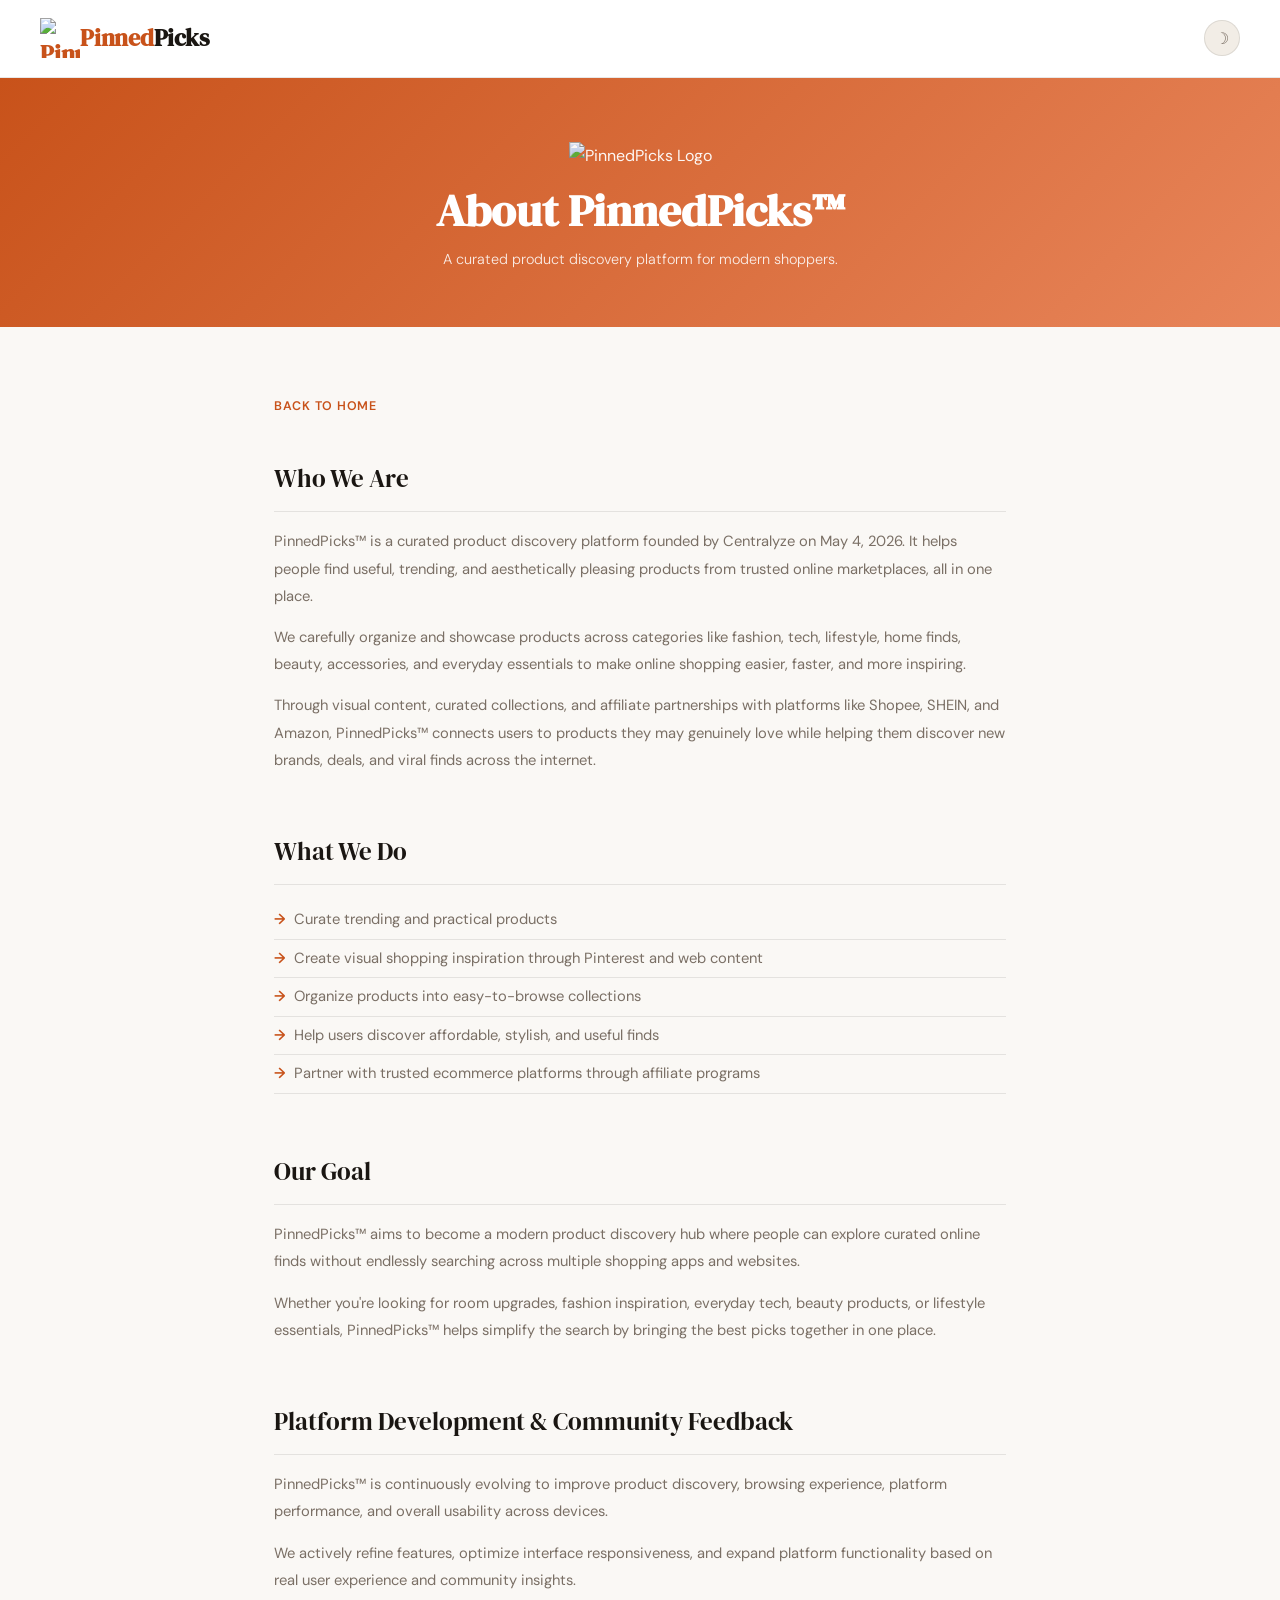
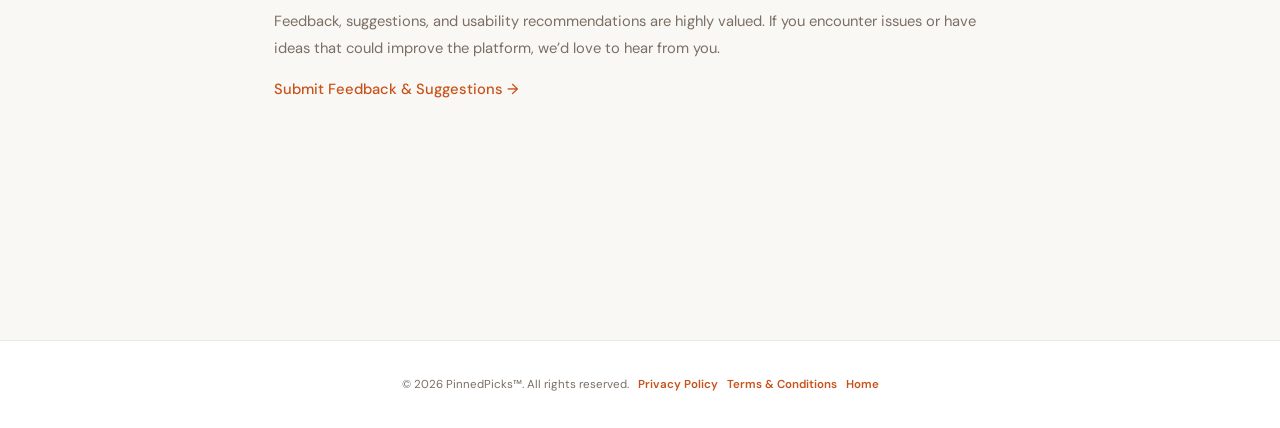
==== about.html @ c1ed0e0e "Update about.html" ====
<!DOCTYPE html>
<html lang="en" data-theme="light">
<head>
  <meta charset="UTF-8" />
  <meta name="viewport" content="width=device-width, initial-scale=1.0" />
  <title>About PinnedPicks™ | Curated Product Discovery Platform — Philippines</title>
  <meta name="description" content="PinnedPicks™ is a curated product discovery platform by Centralyze. We hand-pick trending products from Shopee, SHEIN, and Amazon so you don't have to scroll for hours.">
  <meta name="robots" content="index, follow">
  <link rel="canonical" href="https://www.pinnedpicks.gt.tc/about.html">
  <meta property="og:type"        content="website">
  <meta property="og:site_name"   content="PinnedPicks™">
  <meta property="og:title"       content="About PinnedPicks™ | Curated Product Discovery">
  <meta property="og:description" content="Learn about PinnedPicks™ — a curated platform by Centralyze that hand-picks the best products from Shopee, SHEIN, and Amazon.">
  <meta property="og:url"         content="https://www.pinnedpicks.gt.tc/about.html">
  <meta property="og:image"       content="https://www.pinnedpicks.gt.tc/webimages/og-cover.jpg">
  
  <link rel="preconnect" href="https://fonts.googleapis.com" />
  <link href="https://fonts.googleapis.com/css2?family=DM+Serif+Display:ital@0;1&family=DM+Sans:wght@300;400;500;600&display=swap" rel="stylesheet" />
  <link rel="icon" type="image/png" href="webimages/favicon.png" />
  <style>
    *, *::before, *::after { margin: 0; padding: 0; box-sizing: border-box; }

    :root {
      --bg:      #faf8f5;
      --bg2:     #f2ede6;
      --card:    #ffffff;
      --text:    #1a1612;
      --muted:   #7a6f65;
      --accent:  #c8521a;
      --accent2: #e8855a;
      --border:  rgba(0,0,0,0.09);
      --shadow:  0 2px 24px rgba(0,0,0,0.07);
    }
    [data-theme="dark"] {
      --bg:      #130f0b;
      --bg2:     #1d1710;
      --card:    #1f1a14;
      --text:    #f0ebe3;
      --muted:   #9a8e82;
      --accent:  #e06b30;
      --accent2: #f09060;
      --border:  rgba(255,255,255,0.07);
      --shadow:  0 2px 24px rgba(0,0,0,0.4);
    }

    html { scroll-behavior: smooth; }
    * { scrollbar-width: none; -ms-overflow-style: none; }
    *::-webkit-scrollbar { display: none; }

    body {
      background: var(--bg);
      color: var(--text);
      font-family: 'DM Sans', sans-serif;
      font-weight: 400;
      line-height: 1.7;
      min-height: 100vh;
      transition: background 0.35s, color 0.35s;
    }

    /* HEADER */
    header {
      position: sticky; top: 0; z-index: 100;
      display: flex; justify-content: space-between; align-items: center;
      padding: 18px 40px;
      background: var(--card);
      border-bottom: 1px solid var(--border);
      backdrop-filter: blur(8px);
    }
    .logo {
      display: flex; align-items: center; gap: 0;
      font-family: 'DM Serif Display', serif;
      font-size: 1.5rem; font-weight: bold;
      color: var(--accent); letter-spacing: -0.01em;
      text-decoration: none;
    }
    .logo span { color: var(--text); }
    .logo-img { width: 40px; height: 40px; object-fit: contain; }
    .theme-btn {
      width: 36px; height: 36px;
      display: grid; place-items: center;
      background: var(--bg2); border: 1px solid var(--border);
      border-radius: 50%; color: var(--muted); font-size: 1rem;
      cursor: pointer; transition: border-color 0.2s, color 0.2s;
    }
    .theme-btn:hover { border-color: var(--accent); color: var(--accent); }

    /* HERO */
    .page-hero {
      padding: 64px 24px 56px;
      background: linear-gradient(135deg, var(--accent) 0%, var(--accent2) 100%);
      color: #fff; text-align: center;
    }
    .page-hero img {
      width: 52px; height: 52px; object-fit: contain;
      margin-bottom: 16px; opacity: 0.95;
    }
    .page-hero h1 {
      font-family: 'DM Serif Display', serif;
      font-size: clamp(1.8rem, 4vw, 2.8rem);
      line-height: 1.15; margin-bottom: 10px;
    }
    .page-hero p {
      font-size: 0.9rem; font-weight: 300; opacity: 0.88;
    }

    /* CONTENT */
    .page-content {
      max-width: 780px; margin: 0 auto;
      padding: 64px 24px 100px;
    }

    .section-block {
      margin-bottom: 56px;
    }

    .section-block h2 {
      font-family: 'DM Serif Display', serif;
      font-size: 1.55rem; font-weight: 400;
      color: var(--text); margin-bottom: 16px;
      padding-bottom: 12px;
      border-bottom: 1px solid var(--border);
    }

    .section-block p {
      font-size: 0.92rem; color: var(--muted);
      line-height: 1.85; margin-bottom: 14px;
    }

    .feedback-link {
      color: var(--accent);
      text-decoration: none;
      font-weight: 500;
      transition: opacity 0.2s ease;
    }
    
    .feedback-link:hover {
      opacity: 0.8;
    }
    
    .feedback-link:focus-visible {
      outline: 2px solid var(--accent);
      outline-offset: 2px;
    }

    .section-block ul {
      list-style: none; margin-top: 6px;
    }

    .section-block ul li {
      font-size: 0.92rem; color: var(--muted);
      padding: 7px 0 7px 20px;
      border-bottom: 1px solid var(--border);
      position: relative; line-height: 1.6;
    }

    .section-block ul li::before {
      content: '→';
      position: absolute; left: 0;
      color: var(--accent); font-weight: 600;
    }

    .disclosure-box {
      background: var(--bg2);
      border: 1px solid var(--border);
      border-left: 3px solid var(--accent);
      border-radius: 8px;
      padding: 20px 24px;
      margin-top: 6px;
    }

    .disclosure-box p {
      margin-bottom: 0;
      font-size: 0.85rem;
    }

    /* BACK LINK */
    .back-link {
      display: inline-flex; align-items: center; gap: 6px;
      margin-bottom: 40px;
      font-size: 0.78rem; font-weight: 600;
      letter-spacing: 0.06em; text-transform: uppercase;
      color: var(--accent); text-decoration: none;
      transition: gap 0.2s;
    }
    .back-link:hover { gap: 10px; }

    /* FOOTER */
    .site-footer {
      width: 100%;
      margin-top: 80px;
    
      background: var(--card);
      border-top: 1px solid var(--border);
    
      padding: 34px 24px;
    }
    
    .footer-inner {
      max-width: 1180px;
      margin: 0 auto;
    
      text-align: center;
    
      font-size: 0.72rem;
      color: var(--muted);
    }
    
    .footer-inner a {
      color: var(--accent);
      text-decoration: none;
      font-weight: 600;
    
      transition: opacity 0.2s ease;
    }
    
    .footer-inner a:hover {
      opacity: 0.8;
    }

    @media (max-width: 600px) {
      header { padding: 16px 18px; }
      .logo { font-size: 1.25rem; }
      .logo-img { width: 34px; height: 34px; }
      .page-hero { padding: 48px 20px 40px; }
      .page-content { padding: 40px 20px 72px; }
    }
  </style>
</head>
<body>

  <header>
    <a href="index.html" class="logo">
      <img src="webimages/favicon.png" alt="PinnedPicks Logo" class="logo-img" />
      Pinned<span>Picks</span>
    </a>
    <button class="theme-btn" id="themeBtn" title="Toggle theme">☽</button>
  </header>

  <div class="page-hero">
    <img src="webimages/favicon.png" alt="PinnedPicks Logo" />
    <h1>About PinnedPicks™</h1>
    <p>A curated product discovery platform for modern shoppers.</p>
  </div>

  <div class="page-content">

    <a href="index.html" class="back-link">Back to Home</a>

    <div class="section-block">
      <h2>Who We Are</h2>
      <p>PinnedPicks™ is a curated product discovery platform founded by Centralyze on May 4, 2026. It helps people find useful, trending, and aesthetically pleasing products from trusted online marketplaces, all in one place.</p>
      <p>We carefully organize and showcase products across categories like fashion, tech, lifestyle, home finds, beauty, accessories, and everyday essentials to make online shopping easier, faster, and more inspiring.</p>
      <p>Through visual content, curated collections, and affiliate partnerships with platforms like Shopee, SHEIN, and Amazon, PinnedPicks™ connects users to products they may genuinely love while helping them discover new brands, deals, and viral finds across the internet.</p>
    </div>

    <div class="section-block">
      <h2>What We Do</h2>
      <ul>
        <li>Curate trending and practical products</li>
        <li>Create visual shopping inspiration through Pinterest and web content</li>
        <li>Organize products into easy-to-browse collections</li>
        <li>Help users discover affordable, stylish, and useful finds</li>
        <li>Partner with trusted ecommerce platforms through affiliate programs</li>
      </ul>
    </div>

    <div class="section-block">
      <h2>Our Goal</h2>
      <p>PinnedPicks™ aims to become a modern product discovery hub where people can explore curated online finds without endlessly searching across multiple shopping apps and websites.</p>
      <p>Whether you're looking for room upgrades, fashion inspiration, everyday tech, beauty products, or lifestyle essentials, PinnedPicks™ helps simplify the search by bringing the best picks together in one place.</p>
    </div>

    <div class="section-block">
    
      <h2>Platform Development & Community Feedback</h2>
    
      <p>
        PinnedPicks™ is continuously evolving to improve product discovery, browsing experience, platform performance, and overall usability across devices.
      </p>
    
      <p>
        We actively refine features, optimize interface responsiveness, and expand platform functionality based on real user experience and community insights.
      </p>
    
      <p>
        Feedback, suggestions, and usability recommendations are highly valued. If you encounter issues or have ideas that could improve the platform, we’d love to hear from you.
      </p>
    
      <p>
        <a
          class="feedback-link"
          href="https://forms.gle/sUVbjo6FLGWbEpHw5"
          target="_blank"
          rel="noopener noreferrer nofollow"
        >
          Submit Feedback & Suggestions →
        </a>
      </p>
    
    </div>

  </div>
  <footer class="site-footer">
    <div class="footer-inner">
      <p>
        © 2026 PinnedPicks™. All rights reserved.
        &nbsp;
        <a href="privacypolicy.html">Privacy Policy</a>
        &nbsp;
        <a href="termsandconditions.html">Terms &amp; Conditions</a>
        &nbsp;
        <a href="index.html">Home</a>
      </p>
    </div>
  </footer>

  <script>
    (function() {
      const html = document.documentElement;
      const btn  = document.getElementById('themeBtn');
      const saved = localStorage.getItem('pp-theme') || 'light';
      html.setAttribute('data-theme', saved);
      btn.textContent = saved === 'dark' ? '☀' : '☽';
      btn.addEventListener('click', () => {
        const next = html.getAttribute('data-theme') === 'light' ? 'dark' : 'light';
        html.setAttribute('data-theme', next);
        localStorage.setItem('pp-theme', next);
        btn.textContent = next === 'dark' ? '☀' : '☽';
      });
    })();
  </script>

</body>
</html>
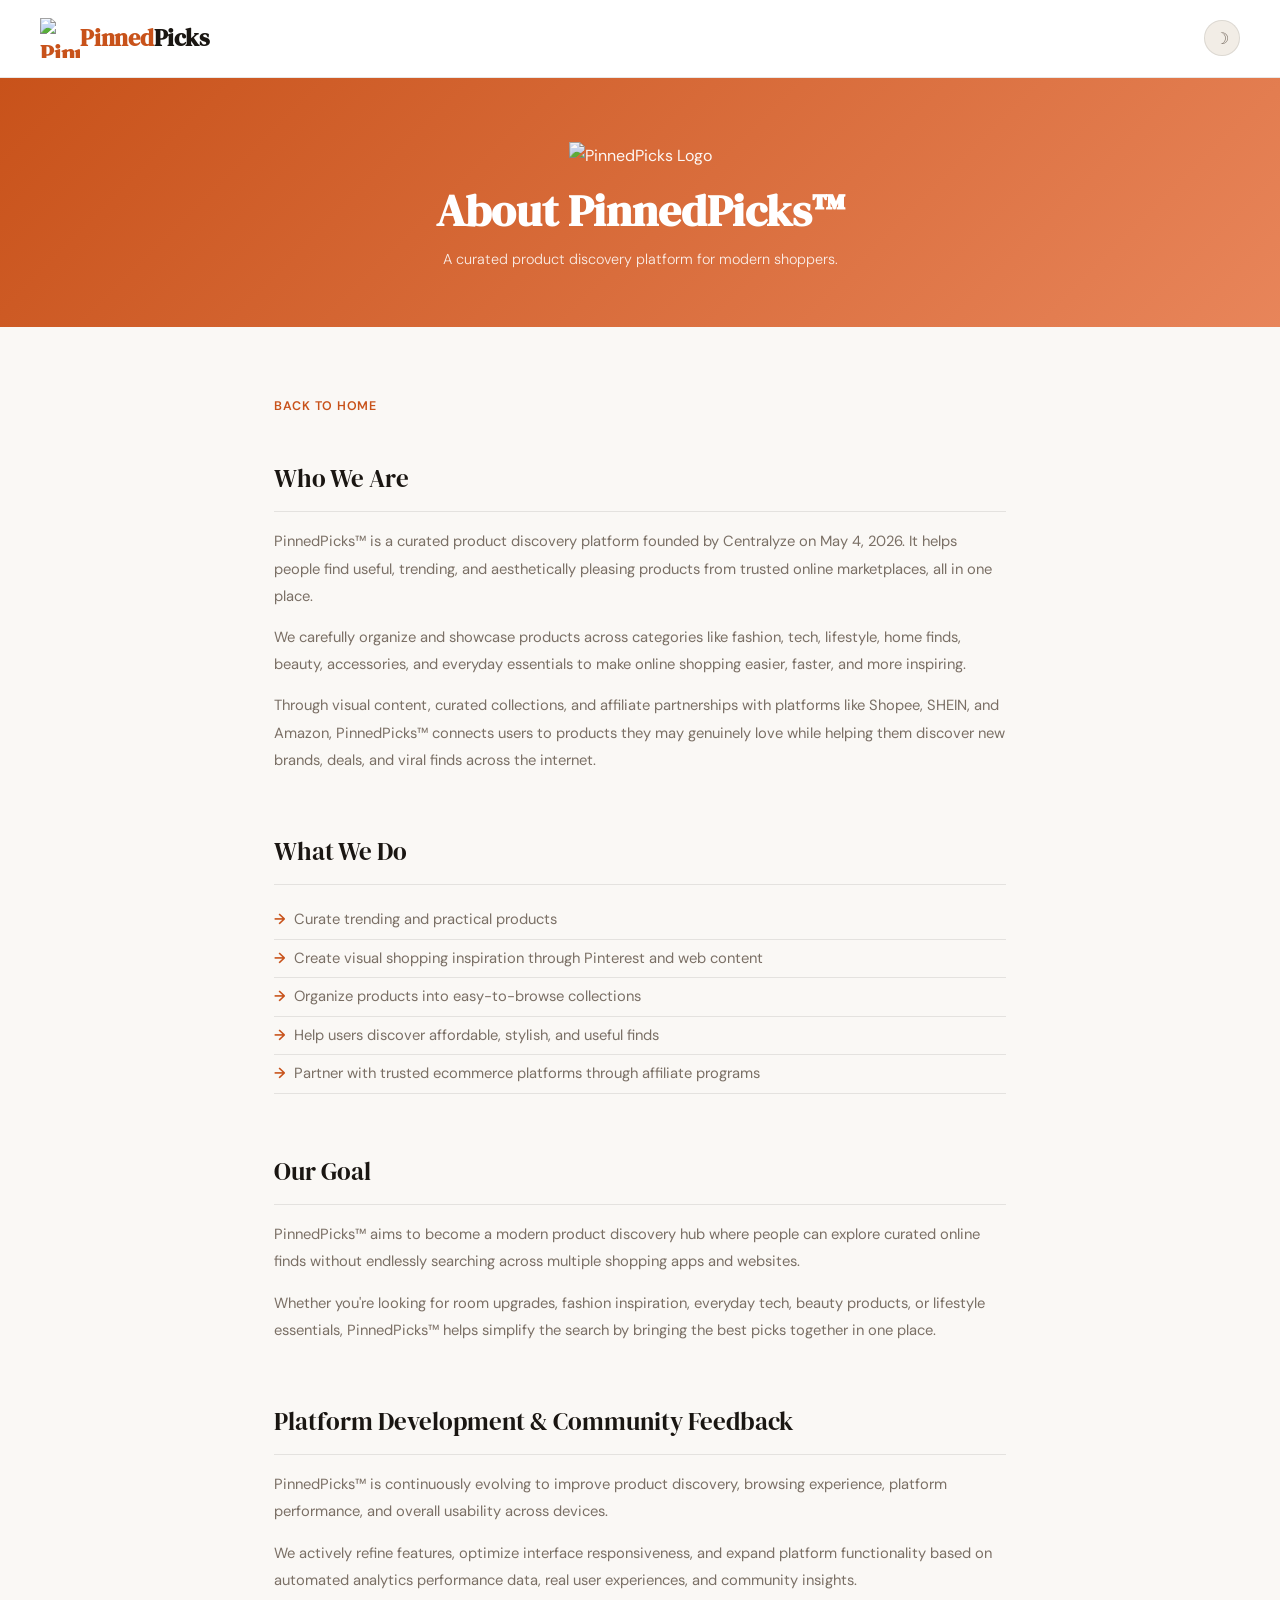
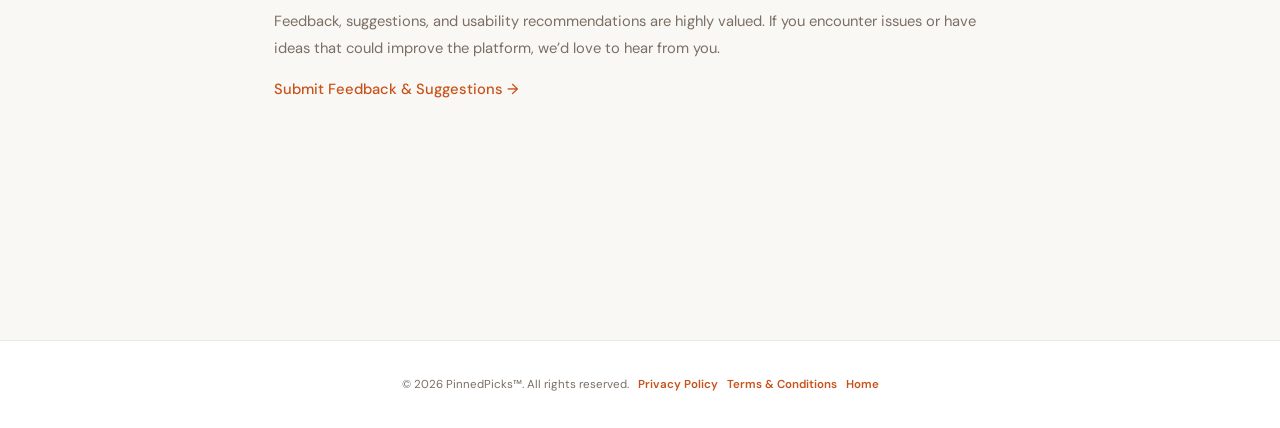
==== commit 1b1bf63a: "Update about.html" ====
--- a/about.html
+++ b/about.html
@@ -1,9 +1,23 @@
 <!DOCTYPE html>
 <html lang="en" data-theme="light">
 <head>
+  <script async src="https://www.googletagmanager.com/gtag/js?id=G-KE9BKH9V07"></script>
+      <script>
+      window.dataLayer = window.dataLayer || [];
+      function gtag(){dataLayer.push(arguments);}
+      gtag('js', new Date());
+      
+      gtag('config', 'G-KE9BKH9V07');
+      </script>
+  <script>(function(w,d,s,l,i){w[l]=w[l]||[];w[l].push({'gtm.start':
+      new Date().getTime(),event:'gtm.js'});var f=d.getElementsByTagName(s)[0],
+      j=d.createElement(s),dl=l!='dataLayer'?'&l='+l:'';j.async=true;j.src=
+      'https://www.googletagmanager.com/gtm.js?id='+i+dl;f.parentNode.insertBefore(j,f);
+      })(window,document,'script','dataLayer','GTM-K8SG3X4S');</script>
+  
   <meta charset="UTF-8" />
   <meta name="viewport" content="width=device-width, initial-scale=1.0" />
-  <title>About PinnedPicks™ | Curated Product Discovery Platform — Philippines</title>
+  <title>About PinnedPicks™ | Curated Product Discovery Platform - Philippines</title>
   <meta name="description" content="PinnedPicks™ is a curated product discovery platform by Centralyze. We hand-pick trending products from Shopee, SHEIN, and Amazon so you don't have to scroll for hours.">
   <meta name="robots" content="index, follow">
   <link rel="canonical" href="https://www.pinnedpicks.gt.tc/about.html">
@@ -227,6 +241,8 @@
   </style>
 </head>
 <body>
+  <noscript><iframe src="https://www.googletagmanager.com/ns.html?id=GTM-K8SG3X4S"
+      height="0" width="0" style="display:none;visibility:hidden"></iframe></noscript>
 
   <header>
     <a href="index.html" class="logo">
@@ -279,7 +295,7 @@
       </p>
     
       <p>
-        We actively refine features, optimize interface responsiveness, and expand platform functionality based on real user experience and community insights.
+        We actively refine features, optimize interface responsiveness, and expand platform functionality based on automated analytics performance data, real user experiences, and community insights.
       </p>
     
       <p>
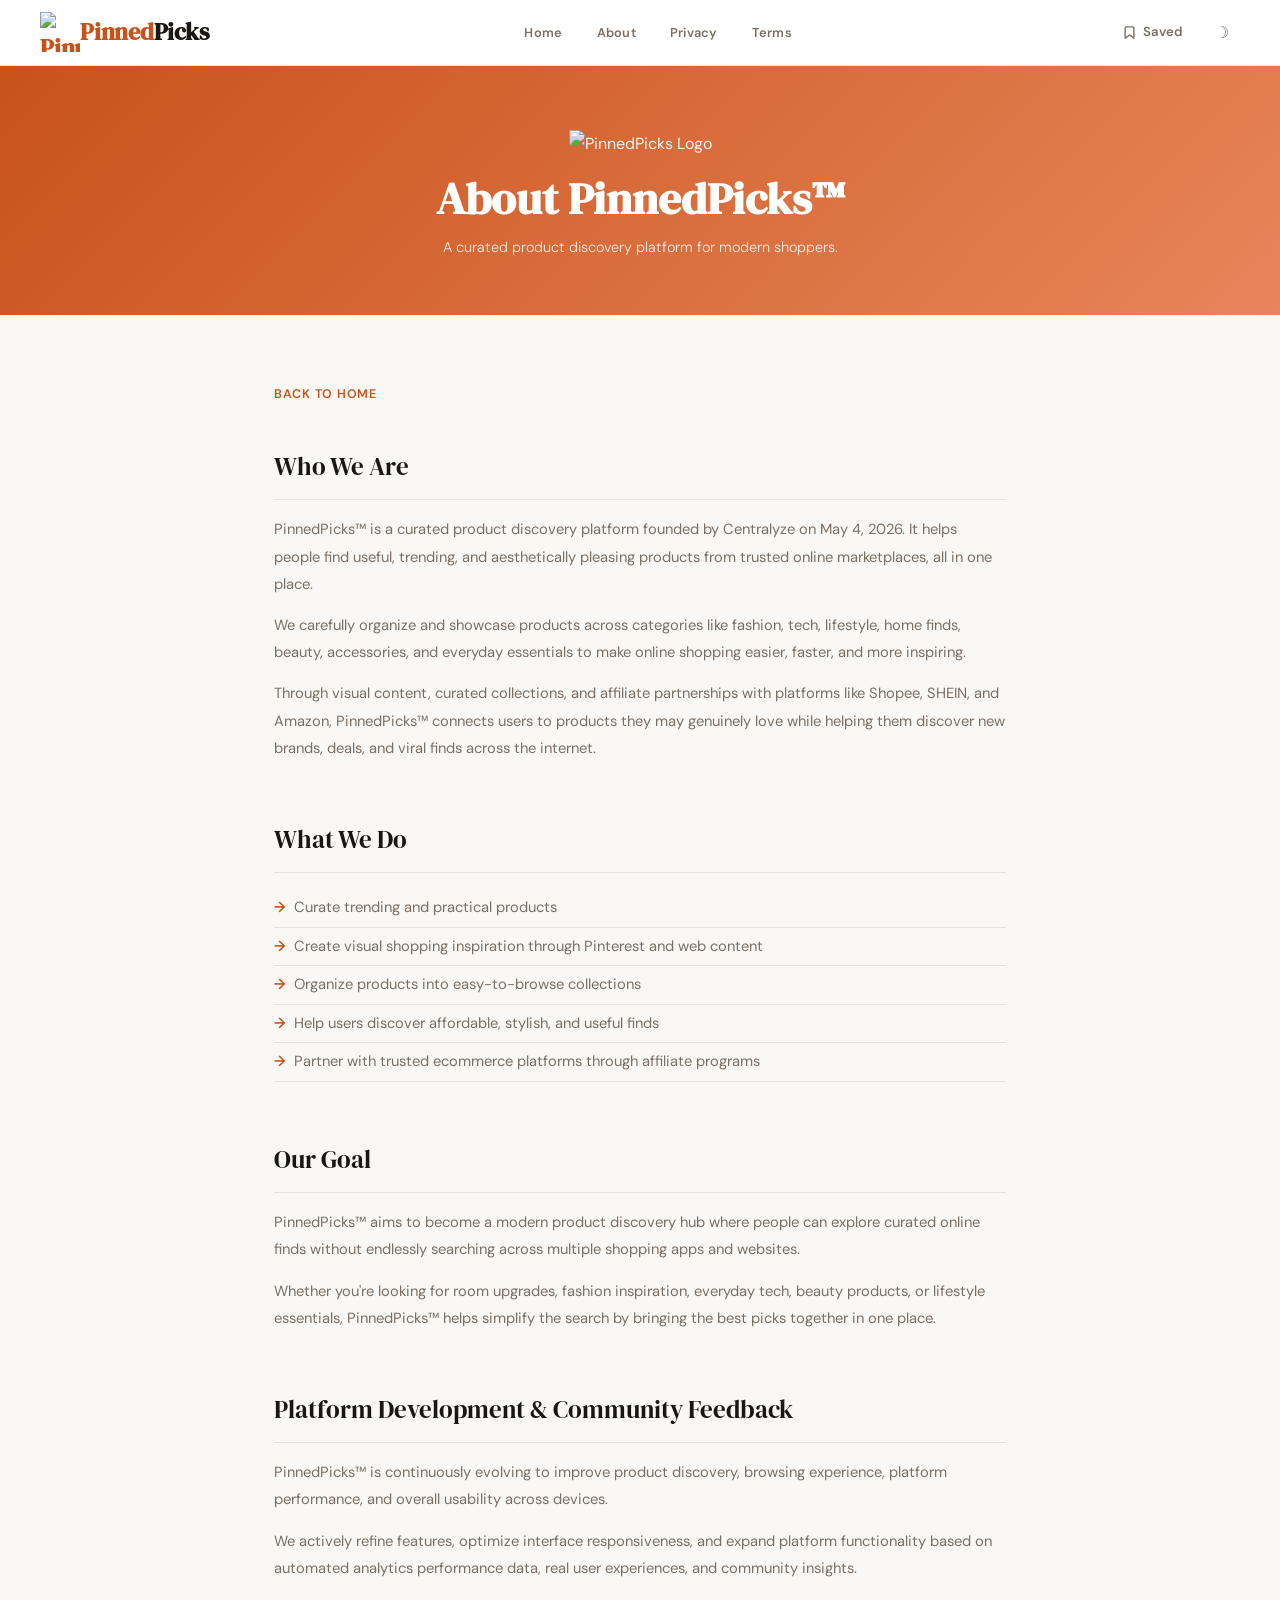
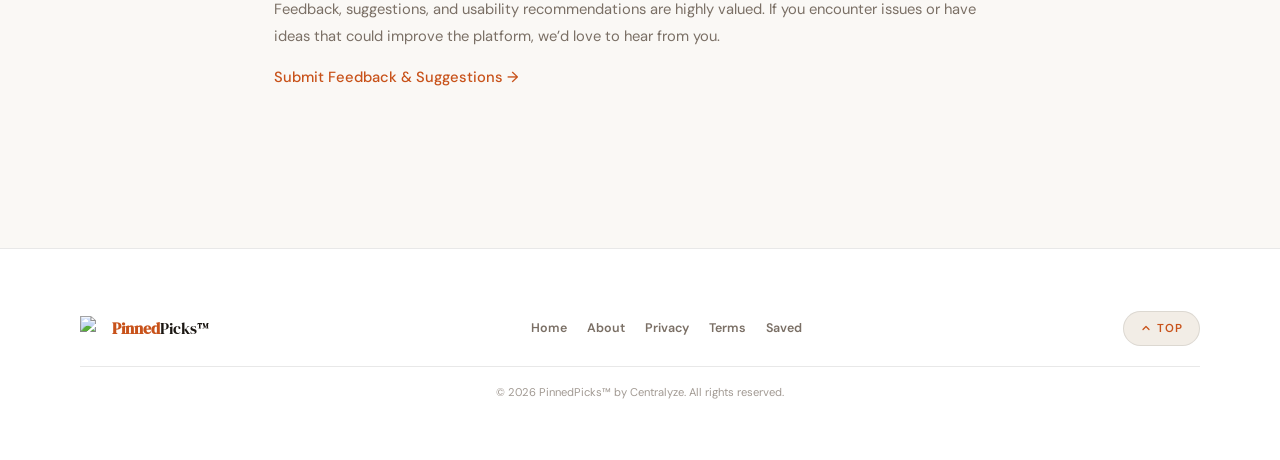
==== commit 662984d0: "Update about.html" ====
--- a/about.html
+++ b/about.html
@@ -1,14 +1,6 @@
 <!DOCTYPE html>
 <html lang="en" data-theme="light">
 <head>
-  <script async src="https://www.googletagmanager.com/gtag/js?id=G-KE9BKH9V07"></script>
-      <script>
-      window.dataLayer = window.dataLayer || [];
-      function gtag(){dataLayer.push(arguments);}
-      gtag('js', new Date());
-      
-      gtag('config', 'G-KE9BKH9V07');
-      </script>
   <script>(function(w,d,s,l,i){w[l]=w[l]||[];w[l].push({'gtm.start':
       new Date().getTime(),event:'gtm.js'});var f=d.getElementsByTagName(s)[0],
       j=d.createElement(s),dl=l!='dataLayer'?'&l='+l:'';j.async=true;j.src=
@@ -231,12 +223,284 @@
       opacity: 0.8;
     }
 
+    /* ── SUB-PAGE NAV SYSTEM ── */
+    html { overflow-x: hidden; }
+    body { overflow-x: hidden; -webkit-font-smoothing: antialiased; }
+    body.nav-open { overflow: hidden; position: fixed; width: 100%; }
+    a, button { -webkit-tap-highlight-color: transparent; }
+
+    header { padding: 12px 40px; }
+
+    .sub-page-nav {
+      display: flex;
+      align-items: center;
+      gap: 4px;
+    }
+
+    .sub-page-nav-link {
+      display: inline-flex;
+      align-items: center;
+      padding: 6px 14px;
+      border-radius: 999px;
+      text-decoration: none;
+      font-size: 0.8rem;
+      font-weight: 600;
+      letter-spacing: 0.02em;
+      color: var(--muted);
+      background: transparent;
+      border: 1px solid transparent;
+      transition: color 0.2s, border-color 0.2s, background 0.2s;
+    }
+
+    .sub-page-nav-link:hover {
+      color: var(--accent);
+      border-color: var(--border);
+      background: var(--bg2);
+    }
+
+    .sub-nav-actions {
+      display: flex;
+      align-items: center;
+      gap: 8px;
+    }
+
+    .sub-saved-btn {
+      display: inline-flex;
+      align-items: center;
+      gap: 6px;
+      height: 36px;
+      padding: 0 14px;
+      border-radius: 999px;
+      text-decoration: none;
+      font-size: 0.82rem;
+      font-weight: 600;
+      color: var(--muted);
+      background: transparent;
+      border: none;
+      transition: color 0.2s ease, transform 0.18s ease;
+      white-space: nowrap;
+    }
+
+    .sub-saved-btn:hover { color: var(--accent); transform: translateY(-1px); }
+
+    .theme-btn {
+      background: transparent;
+      border: none;
+      transition: color 0.2s, transform 0.18s;
+    }
+
+    .theme-btn:hover { color: var(--accent); transform: scale(1.15); }
+
+    .sub-mobile-btn {
+      display: none;
+      flex-direction: column;
+      justify-content: center;
+      gap: 5px;
+      width: 36px;
+      height: 36px;
+      background: transparent;
+      border: none;
+      cursor: pointer;
+      padding: 4px;
+      border-radius: 6px;
+      transition: background 0.2s;
+    }
+
+    .sub-mobile-btn:hover { background: var(--bg2); }
+
+    .sub-mobile-btn span {
+      display: block;
+      width: 22px;
+      height: 1.5px;
+      background: var(--muted);
+      border-radius: 2px;
+      transition: background 0.2s;
+    }
+
+    .sub-mobile-btn:hover span { background: var(--accent); }
+
+    /* Drawer */
+    .sub-nav-drawer {
+      position: fixed;
+      top: 0; left: 0;
+      width: 100vw; height: 100vh;
+      z-index: 99999;
+      pointer-events: none;
+      visibility: hidden;
+      transition: visibility 0s linear 0.35s;
+    }
+
+    .sub-nav-drawer.open {
+      pointer-events: all;
+      visibility: visible;
+      transition: visibility 0s linear 0s;
+    }
+
+    .sub-nav-overlay {
+      position: fixed;
+      top: 0; left: 0;
+      width: 100vw; height: 100vh;
+      background: rgba(0,0,0,0.4);
+      backdrop-filter: blur(3px);
+      opacity: 0;
+      transition: opacity 0.3s ease;
+    }
+
+    .sub-nav-drawer.open .sub-nav-overlay { opacity: 1; }
+
+    .sub-nav-panel {
+      position: fixed;
+      top: 0; right: 0;
+      width: 260px;
+      max-width: 82vw;
+      height: 100vh;
+      background: var(--card);
+      border-left: 1px solid var(--border);
+      display: flex;
+      flex-direction: column;
+      overflow-y: auto;
+      overflow-x: hidden;
+      transform: translateX(100%);
+      transition: transform 0.35s cubic-bezier(0.4, 0, 0.2, 1);
+      box-shadow: -8px 0 48px rgba(0,0,0,0.18);
+      will-change: transform;
+      z-index: 1;
+    }
+
+    .sub-nav-drawer.open .sub-nav-panel { transform: translateX(0); }
+
+    .sub-nav-header {
+      display: flex;
+      align-items: center;
+      justify-content: space-between;
+      padding: 16px 20px;
+      border-bottom: 1px solid var(--border);
+    }
+
+    .sub-nav-title {
+      font-family: 'DM Serif Display', serif;
+      font-size: 1rem;
+      color: var(--text);
+    }
+
+    .sub-nav-close {
+      width: 32px; height: 32px;
+      display: flex; align-items: center; justify-content: center;
+      background: transparent; border: none;
+      cursor: pointer; color: var(--muted);
+      font-size: 1.3rem; border-radius: 50%;
+      transition: background 0.2s, color 0.2s;
+    }
+
+    .sub-nav-close:hover { background: var(--bg2); color: var(--accent); }
+
+    .sub-nav-links { display: flex; flex-direction: column; padding: 12px 0; flex: 1; }
+
+    .sub-nav-link {
+      display: flex;
+      align-items: center;
+      gap: 12px;
+      padding: 14px 20px;
+      text-decoration: none;
+      font-size: 0.9rem;
+      font-weight: 600;
+      color: var(--text);
+      border-bottom: 1px solid var(--border);
+      transition: background 0.18s, color 0.18s;
+    }
+
+    .sub-nav-link:last-child { border-bottom: none; }
+    .sub-nav-link:hover { background: var(--bg2); color: var(--accent); }
+
+    .sub-nav-link svg { flex-shrink: 0; opacity: 0.7; }
+
+    /* Footer */
+    .site-footer { margin-top: 0; }
+
+    .sub-footer-top {
+      display: flex;
+      align-items: center;
+      justify-content: space-between;
+      flex-wrap: wrap;
+      gap: 16px;
+      padding-bottom: 20px;
+      margin-bottom: 16px;
+      border-bottom: 1px solid var(--border);
+    }
+
+    .sub-footer-brand {
+      display: flex;
+      align-items: center;
+      gap: 8px;
+      font-family: 'DM Serif Display', serif;
+      font-size: 1rem;
+      color: var(--text);
+    }
+
+    .sub-footer-links {
+      display: flex;
+      align-items: center;
+      gap: 20px;
+      flex-wrap: wrap;
+    }
+
+    .sub-footer-links a {
+      font-size: 0.78rem;
+      font-weight: 600;
+      color: var(--muted);
+      text-decoration: none;
+      transition: color 0.2s;
+    }
+
+    .sub-footer-links a:hover { color: var(--accent); }
+
+    .sub-back-top {
+      display: inline-flex;
+      align-items: center;
+      gap: 5px;
+      padding: 7px 16px;
+      background: var(--bg2);
+      border: 1px solid var(--border);
+      border-radius: 999px;
+      font-size: 0.72rem;
+      font-weight: 700;
+      letter-spacing: 0.08em;
+      text-transform: uppercase;
+      color: var(--muted);
+      text-decoration: none;
+      transition: border-color 0.2s, color 0.2s, transform 0.15s;
+    }
+
+    .sub-back-top:hover { border-color: var(--accent); color: var(--accent); transform: translateY(-2px); }
+
+    .sub-footer-copy {
+      font-size: 0.7rem;
+      color: var(--muted);
+      opacity: 0.7;
+      text-align: center;
+    }
+
+    .footer-inner { padding: 28px 40px 24px; max-width: 1200px; }
+
+    @media (max-width: 768px) {
+      .sub-page-nav { display: none; }
+      .sub-mobile-btn { display: flex; }
+    }
+
+    @media (min-width: 769px) {
+      .sub-mobile-btn { display: none !important; }
+      .sub-nav-drawer { visibility: hidden !important; pointer-events: none !important; }
+    }
+
     @media (max-width: 600px) {
-      header { padding: 16px 18px; }
+      header { padding: 12px 18px; }
       .logo { font-size: 1.25rem; }
       .logo-img { width: 34px; height: 34px; }
       .page-hero { padding: 48px 20px 40px; }
       .page-content { padding: 40px 20px 72px; }
+      .footer-inner { padding: 24px 20px 20px; }
+      .sub-footer-top { flex-direction: column; align-items: flex-start; gap: 12px; }
+      .sub-footer-links { gap: 12px; }
     }
   </style>
 </head>
@@ -249,8 +513,55 @@
       <img src="webimages/favicon.png" alt="PinnedPicks Logo" class="logo-img" />
       Pinned<span>Picks</span>
     </a>
-    <button class="theme-btn" id="themeBtn" title="Toggle theme">☽</button>
+    <nav class="sub-page-nav" aria-label="Site navigation">
+      <a class="sub-page-nav-link" href="index.html">Home</a>
+      <a class="sub-page-nav-link" href="about.html">About</a>
+      <a class="sub-page-nav-link" href="privacypolicy.html">Privacy</a>
+      <a class="sub-page-nav-link" href="termsandconditions.html">Terms</a>
+    </nav>
+    <div class="sub-nav-actions">
+      <a href="saved.html" class="sub-saved-btn" aria-label="Saved Pins">
+        <svg width="15" height="15" viewBox="0 0 24 24" fill="none" stroke="currentColor" stroke-width="2.2" stroke-linecap="round" stroke-linejoin="round"><path d="M19 21l-7-5-7 5V5a2 2 0 0 1 2-2h10a2 2 0 0 1 2 2z"></path></svg>
+        Saved
+      </a>
+      <button class="theme-btn" id="themeBtn" title="Toggle theme">☽</button>
+      <button class="sub-mobile-btn" id="subMobileBtn" aria-label="Open navigation">
+        <span></span><span></span><span></span>
+      </button>
+    </div>
   </header>
+
+  <div class="sub-nav-drawer" id="subNavDrawer">
+    <div class="sub-nav-overlay" onclick="closeSubNav()"></div>
+    <div class="sub-nav-panel">
+      <div class="sub-nav-header">
+        <span class="sub-nav-title">Navigate</span>
+        <button class="sub-nav-close" onclick="closeSubNav()">✕</button>
+      </div>
+      <div class="sub-nav-links">
+        <a class="sub-nav-link" href="index.html">
+          <svg width="15" height="15" viewBox="0 0 24 24" fill="none" stroke="currentColor" stroke-width="2.2" stroke-linecap="round" stroke-linejoin="round"><path d="M3 9l9-7 9 7v11a2 2 0 0 1-2 2H5a2 2 0 0 1-2-2z"/></svg>
+          Home
+        </a>
+        <a class="sub-nav-link" href="about.html">
+          <svg width="15" height="15" viewBox="0 0 24 24" fill="none" stroke="currentColor" stroke-width="2.2" stroke-linecap="round" stroke-linejoin="round"><circle cx="12" cy="12" r="10"/><line x1="12" y1="8" x2="12" y2="12"/><line x1="12" y1="16" x2="12.01" y2="16"/></svg>
+          About
+        </a>
+        <a class="sub-nav-link" href="saved.html">
+          <svg width="15" height="15" viewBox="0 0 24 24" fill="none" stroke="currentColor" stroke-width="2.2" stroke-linecap="round" stroke-linejoin="round"><path d="M19 21l-7-5-7 5V5a2 2 0 0 1 2-2h10a2 2 0 0 1 2 2z"></path></svg>
+          Saved Pins
+        </a>
+        <a class="sub-nav-link" href="privacypolicy.html">
+          <svg width="15" height="15" viewBox="0 0 24 24" fill="none" stroke="currentColor" stroke-width="2.2" stroke-linecap="round" stroke-linejoin="round"><path d="M12 22s8-4 8-10V5l-8-3-8 3v7c0 6 8 10 8 10z"/></svg>
+          Privacy Policy
+        </a>
+        <a class="sub-nav-link" href="termsandconditions.html">
+          <svg width="15" height="15" viewBox="0 0 24 24" fill="none" stroke="currentColor" stroke-width="2.2" stroke-linecap="round" stroke-linejoin="round"><path d="M14 2H6a2 2 0 0 0-2 2v16a2 2 0 0 0 2 2h12a2 2 0 0 0 2-2V8z"/><polyline points="14 2 14 8 20 8"/></svg>
+          Terms &amp; Conditions
+        </a>
+      </div>
+    </div>
+  </div>
 
   <div class="page-hero">
     <img src="webimages/favicon.png" alt="PinnedPicks Logo" />
@@ -318,15 +629,24 @@
   </div>
   <footer class="site-footer">
     <div class="footer-inner">
-      <p>
-        © 2026 PinnedPicks™. All rights reserved.
-        &nbsp;
-        <a href="privacypolicy.html">Privacy Policy</a>
-        &nbsp;
-        <a href="termsandconditions.html">Terms &amp; Conditions</a>
-        &nbsp;
-        <a href="index.html">Home</a>
-      </p>
+      <div class="sub-footer-top">
+        <div class="sub-footer-brand">
+          <img src="webimages/favicon.png" alt="PinnedPicks Logo" style="width:24px;height:24px;object-fit:contain;" />
+          <span><strong style="color:var(--accent);">Pinned</strong>Picks™</span>
+        </div>
+        <div class="sub-footer-links">
+          <a href="index.html">Home</a>
+          <a href="about.html">About</a>
+          <a href="privacypolicy.html">Privacy</a>
+          <a href="termsandconditions.html">Terms</a>
+          <a href="saved.html">Saved</a>
+        </div>
+        <a href="#" class="sub-back-top" onclick="window.scrollTo({top:0,behavior:'smooth'});return false;">
+          <svg width="12" height="12" viewBox="0 0 24 24" fill="none" stroke="currentColor" stroke-width="2.5" stroke-linecap="round" stroke-linejoin="round"><polyline points="18 15 12 9 6 15"></polyline></svg>
+          Top
+        </a>
+      </div>
+      <p class="sub-footer-copy">© 2026 PinnedPicks™ by Centralyze. All rights reserved.</p>
     </div>
   </footer>
 
@@ -344,6 +664,20 @@
         btn.textContent = next === 'dark' ? '☀' : '☽';
       });
     })();
+
+    function closeSubNav() {
+      document.getElementById('subNavDrawer').classList.remove('open');
+      document.body.classList.remove('nav-open');
+    }
+
+    document.getElementById('subMobileBtn').addEventListener('click', function() {
+      document.getElementById('subNavDrawer').classList.add('open');
+      document.body.classList.add('nav-open');
+    });
+
+    document.addEventListener('keydown', function(e) {
+      if (e.key === 'Escape') closeSubNav();
+    });
   </script>
 
 </body>
